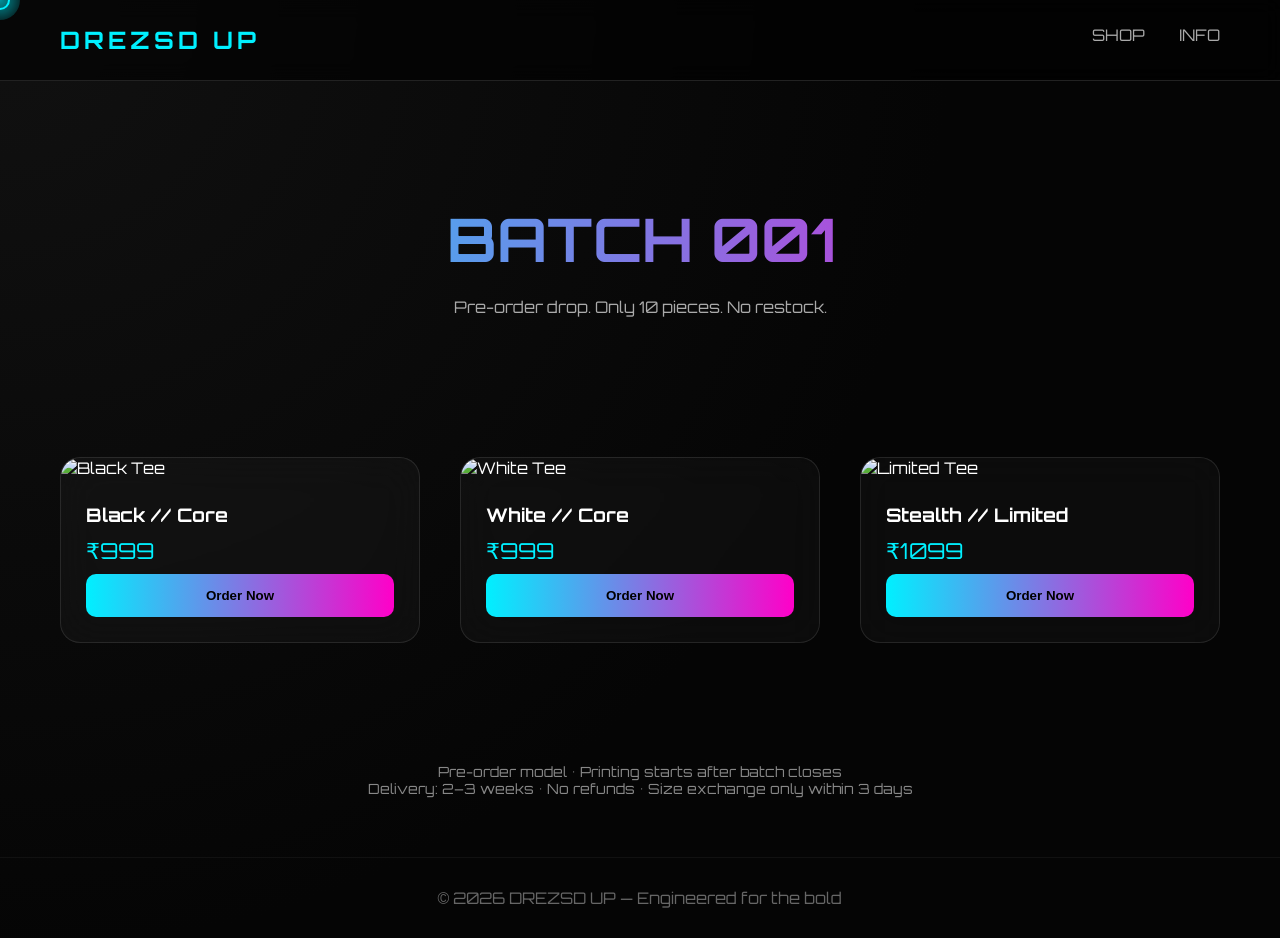
==== index.html @ ee039555 "index.html" ====
<!DOCTYPE html>
<html lang="en">
<head>
<meta charset="UTF-8">
<meta name="viewport" content="width=device-width, initial-scale=1.0">
<title>DREZSD UP | Batch 001</title>

<link href="https://fonts.googleapis.com/css2?family=Orbitron:wght@500;700&display=swap" rel="stylesheet">

<style>
:root{
  --bg:#050505;
  --accent:#00f0ff;
  --accent2:#ff00c8;
  --text:#ffffff;
}

*{margin:0;padding:0;box-sizing:border-box}

body{
  background:radial-gradient(circle at top left,#111 0%,#050505 60%);
  color:var(--text);
  font-family:'Orbitron',sans-serif;
  overflow-x:hidden;
  cursor:none;
}

/* Custom Cursor */
.cursor{
  width:20px;
  height:20px;
  border:2px solid var(--accent);
  border-radius:50%;
  position:fixed;
  pointer-events:none;
  transform:translate(-50%,-50%);
  transition:0.1s ease;
  z-index:9999;
}

.cursor-glow{
  width:40px;
  height:40px;
  background:radial-gradient(circle,var(--accent),transparent);
  position:fixed;
  border-radius:50%;
  pointer-events:none;
  transform:translate(-50%,-50%);
  z-index:9998;
  opacity:0.6;
}

header{
  display:flex;
  justify-content:space-between;
  padding:25px 60px;
  background:rgba(0,0,0,0.6);
  backdrop-filter:blur(10px);
  border-bottom:1px solid #222;
}

header h1{
  color:var(--accent);
  letter-spacing:4px;
  font-size:24px;
}

nav a{
  margin-left:30px;
  text-decoration:none;
  color:#aaa;
  transition:0.3s;
}

nav a:hover{
  color:var(--accent2);
}

.hero{
  text-align:center;
  padding:120px 20px 80px;
}

.hero h2{
  font-size:60px;
  background:linear-gradient(90deg,var(--accent),var(--accent2));
  -webkit-background-clip:text;
  -webkit-text-fill-color:transparent;
}

.hero p{
  margin-top:20px;
  color:#aaa;
}

.products{
  display:grid;
  grid-template-columns:repeat(auto-fit,minmax(300px,1fr));
  gap:40px;
  padding:60px;
}

.card{
  background:rgba(255,255,255,0.03);
  border:1px solid rgba(255,255,255,0.1);
  border-radius:20px;
  overflow:hidden;
  transition:0.4s;
  backdrop-filter:blur(20px);
}

.card:hover{
  transform:translateY(-15px) scale(1.02);
  box-shadow:0 0 30px var(--accent2);
}

.card img{
  width:100%;
  height:380px;
  object-fit:cover;
}

.card-content{
  padding:25px;
}

.price{
  color:var(--accent);
  font-size:22px;
  margin:10px 0;
}

button{
  width:100%;
  padding:14px;
  background:linear-gradient(90deg,var(--accent),var(--accent2));
  border:none;
  border-radius:10px;
  font-weight:bold;
  cursor:pointer;
  transition:0.3s;
}

button:hover{
  transform:scale(1.05);
  box-shadow:0 0 20px var(--accent);
}

footer{
  text-align:center;
  padding:30px;
  border-top:1px solid #111;
  color:#666;
}

</style>
</head>
<body>

<div class="cursor"></div>
<div class="cursor-glow"></div>

<header>
<h1>DREZSD UP</h1>
<nav>
<a href="#shop">SHOP</a>
<a href="#info">INFO</a>
</nav>
</header>

<section class="hero">
<h2>BATCH 001</h2>
<p>Pre-order drop. Only 10 pieces. No restock.</p>
</section>

<section id="shop" class="products">

<div class="card">
<img src="images/black-tee.jpg" alt="Black Tee">
<div class="card-content">
<h3>Black // Core</h3>
<div class="price">₹999</div>
<button onclick="orderNow(this)">Order Now</button>
</div>
</div>

<div class="card">
<img src="images/white-tee.jpg" alt="White Tee">
<div class="card-content">
<h3>White // Core</h3>
<div class="price">₹999</div>
<button onclick="orderNow(this)">Order Now</button>
</div>
</div>

<div class="card">
<img src="images/stealth-tee.jpg" alt="Limited Tee">
<div class="card-content">
<h3>Stealth // Limited</h3>
<div class="price">₹1099</div>
<button onclick="orderNow(this)">Order Now</button>
</div>
</div>

</section>

<section id="info" style="text-align:center;padding:60px 20px;color:#888;font-size:14px;">
Pre-order model • Printing starts after batch closes<br>
Delivery: 2–3 weeks • No refunds • Size exchange only within 3 days
</section>

<footer>
© 2026 DREZSD UP — Engineered for the bold
</footer>

<script>
const cursor=document.querySelector('.cursor');
const glow=document.querySelector('.cursor-glow');

document.addEventListener('mousemove',e=>{
  cursor.style.left=e.clientX+'px';
  cursor.style.top=e.clientY+'px';
  glow.style.left=e.clientX+'px';
  glow.style.top=e.clientY+'px';
});

function orderNow(button){
  const product = button.parentElement.querySelector('h3').innerText;
  const message = `Hi, I want to order the ${product}.%0ASize:%0AQuantity:`;
  window.location.href = `https://wa.me/91YOURNUMBERHERE?text=${message}`;
}
</script>

</body>
</html>
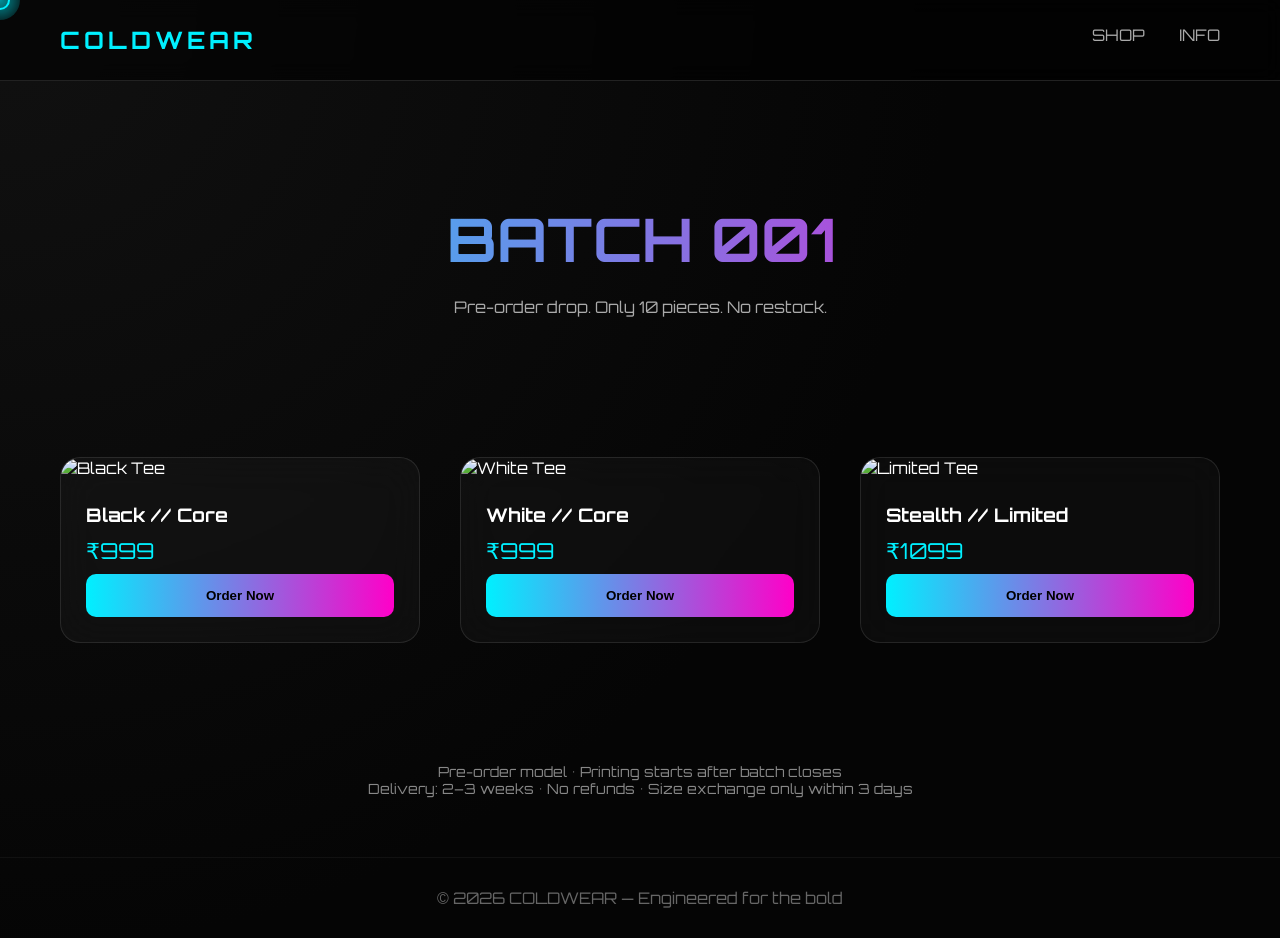
==== commit 598ca32c: "index.html" ====
--- a/index.html
+++ b/index.html
@@ -3,7 +3,7 @@
 <head>
 <meta charset="UTF-8">
 <meta name="viewport" content="width=device-width, initial-scale=1.0">
-<title>DREZSD UP | Batch 001</title>
+<title>COLDWEAR | Batch 001</title>
 
 <link href="https://fonts.googleapis.com/css2?family=Orbitron:wght@500;700&display=swap" rel="stylesheet">
 
@@ -161,10 +161,10 @@
 <div class="cursor-glow"></div>
 
 <header>
-<h1>DREZSD UP</h1>
+<h1>COLDWEAR</h1>
 <nav>
-<a href="#shop">SHOP</a>
-<a href="#info">INFO</a>
+<a href="#shop" onclick="scrollToSection('shop')">SHOP</a>
+<a href="#info" onclick="scrollToSection('info')">INFO</a>
 </nav>
 </header>
 
@@ -210,7 +210,7 @@
 </section>
 
 <footer>
-© 2026 DREZSD UP — Engineered for the bold
+© 2026 COLDWEAR — Engineered for the bold
 </footer>
 
 <script>
@@ -224,10 +224,22 @@
   glow.style.top=e.clientY+'px';
 });
 
+function scrollToSection(id){
+  const el = document.getElementById(id);
+  if(el){
+    el.scrollIntoView({behavior:'smooth'});
+  }
+}
+
 function orderNow(button){
   const product = button.parentElement.querySelector('h3').innerText;
   const message = `Hi, I want to order the ${product}.%0ASize:%0AQuantity:`;
-  window.location.href = `https://wa.me/91YOURNUMBERHERE?text=${message}`;
+  // Replace 919876543210 with your real WhatsApp number (country code + number, no + or spaces)
+  const phone = "919766872064";
+  const encoded = encodeURIComponent(`Hi, I want to order the ${product}.
+Size: 
+Quantity:`);
+  window.location.href = `https://wa.me/${phone}?text=${encoded}`;
 }
 </script>
 
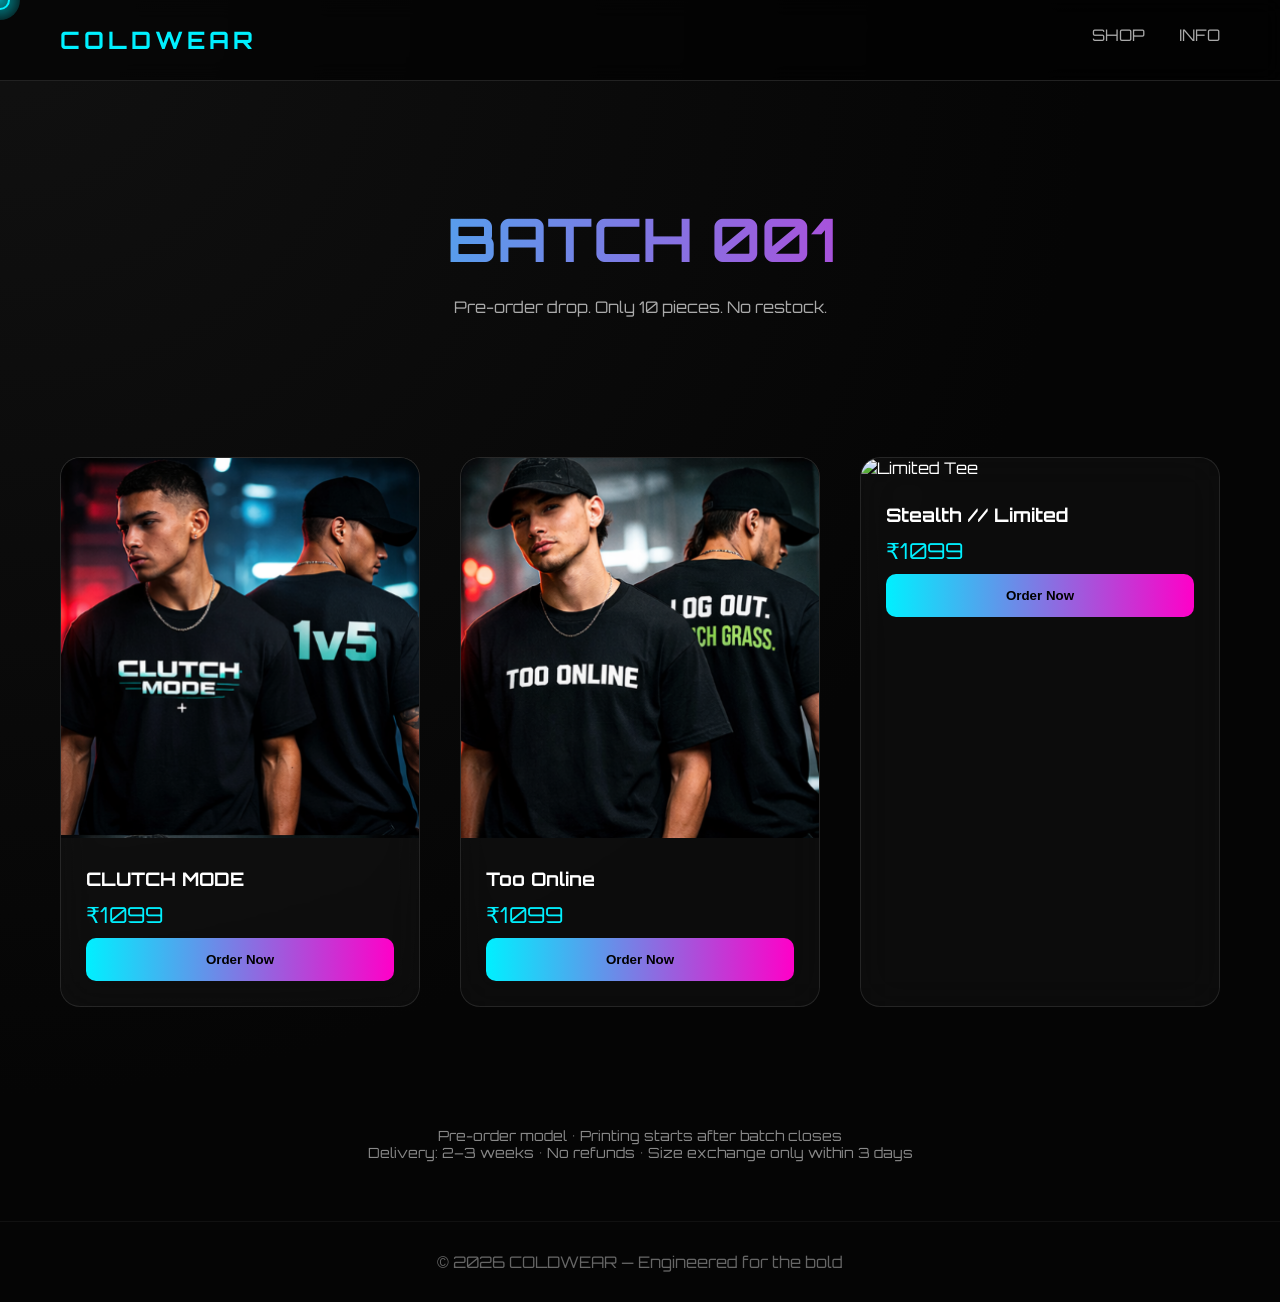
==== commit 7d105a9e: "index.html" ====
--- a/index.html
+++ b/index.html
@@ -176,20 +176,20 @@
 <section id="shop" class="products">
 
 <div class="card">
-<img src="images/black-tee.jpg" alt="Black Tee">
+<img src="images/clutchmode.png" alt="Clutch Mode Tee">
 <div class="card-content">
-<h3>Black // Core</h3>
-<div class="price">₹999</div>
-<button onclick="orderNow(this)">Order Now</button>
+<h3>CLUTCH MODE</h3>
+<div class="price">₹1099</div>
+<button onclick="orderNow(Clutch Mode Tee)">Order Now</button>
 </div>
 </div>
 
 <div class="card">
-<img src="images/white-tee.jpg" alt="White Tee">
+<img src="images/tooonline.png" alt="Too Online Tee">
 <div class="card-content">
-<h3>White // Core</h3>
-<div class="price">₹999</div>
-<button onclick="orderNow(this)">Order Now</button>
+<h3>Too Online</h3>
+<div class="price">₹1099</div>
+<button onclick="orderNow(Too Online Tee)">Order Now</button>
 </div>
 </div>
 
@@ -245,3 +245,4 @@
 
 </body>
 </html>
+
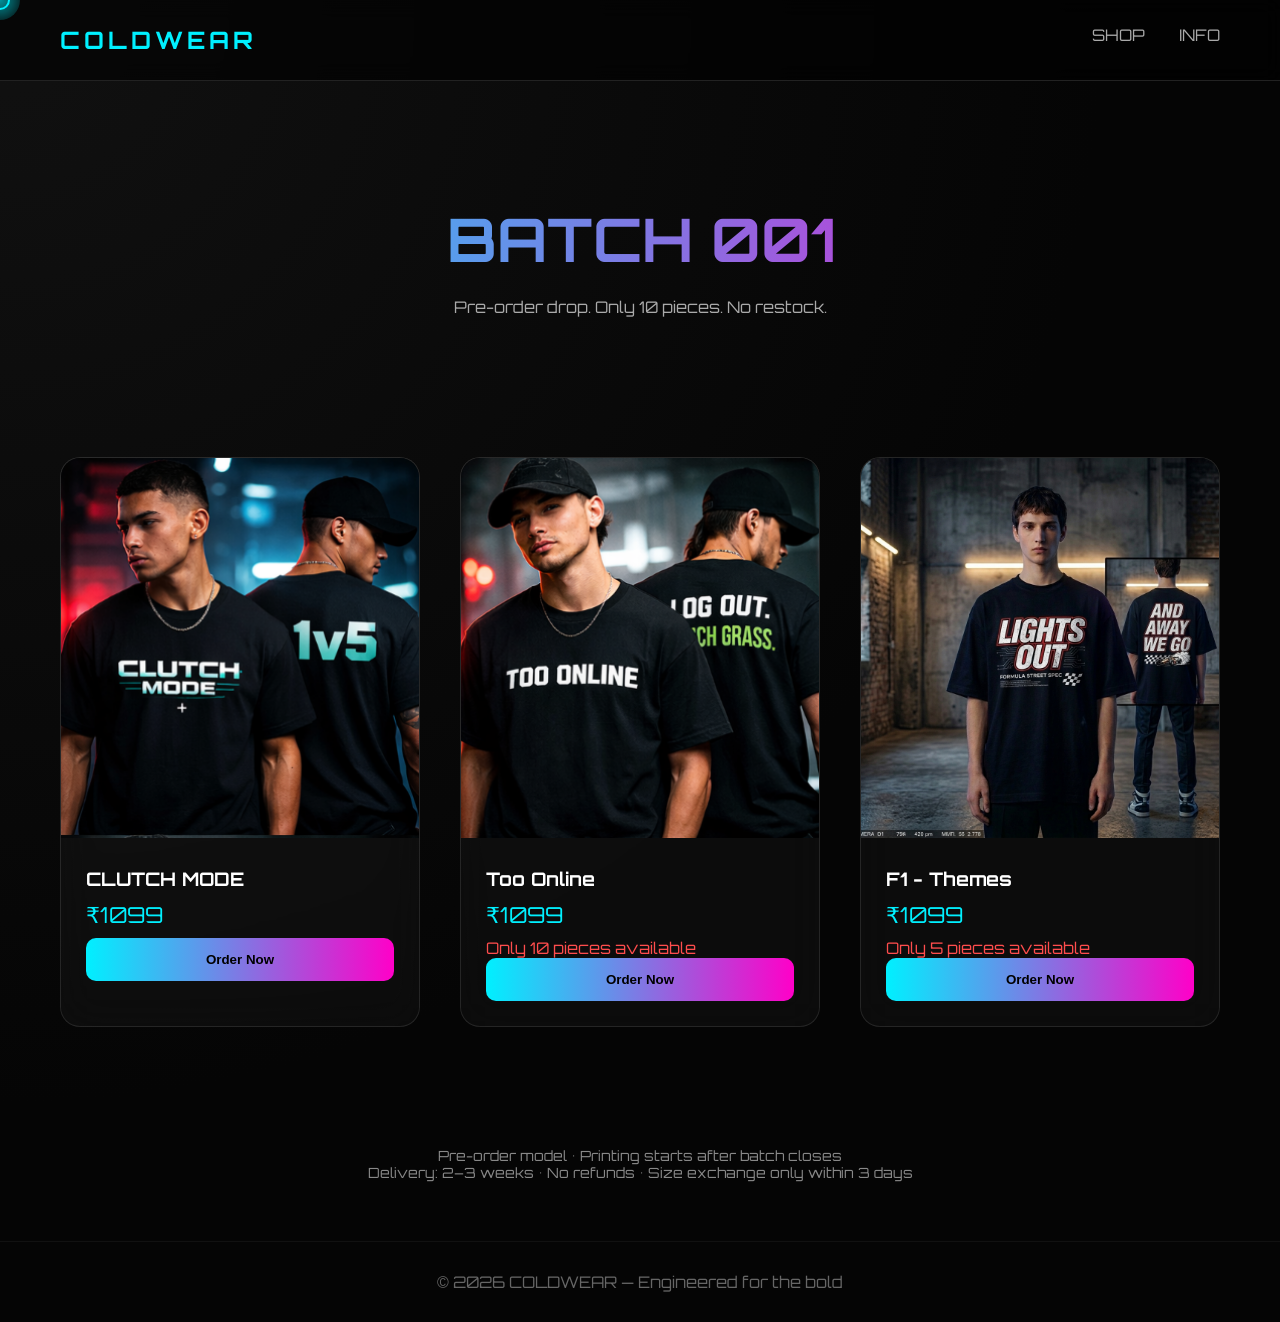
==== commit cc1da910: "index.html" ====
--- a/index.html
+++ b/index.html
@@ -189,15 +189,17 @@
 <div class="card-content">
 <h3>Too Online</h3>
 <div class="price">₹1099</div>
+<p style="color:#ff4d4d;">Only 10 pieces available</p>
 <button onclick="orderNow(Too Online Tee)">Order Now</button>
 </div>
 </div>
 
 <div class="card">
-<img src="images/stealth-tee.jpg" alt="Limited Tee">
+<img src="images/Gemini_Generated_Image_cdr1aocdr1aocdr1.png" alt="Limited Tee">
 <div class="card-content">
-<h3>Stealth // Limited</h3>
+<h3>F1 - Themes</h3>
 <div class="price">₹1099</div>
+<p style="color:#ff4d4d;">Only 5 pieces available</p>
 <button onclick="orderNow(this)">Order Now</button>
 </div>
 </div>
@@ -246,3 +248,4 @@
 </body>
 </html>
 
+
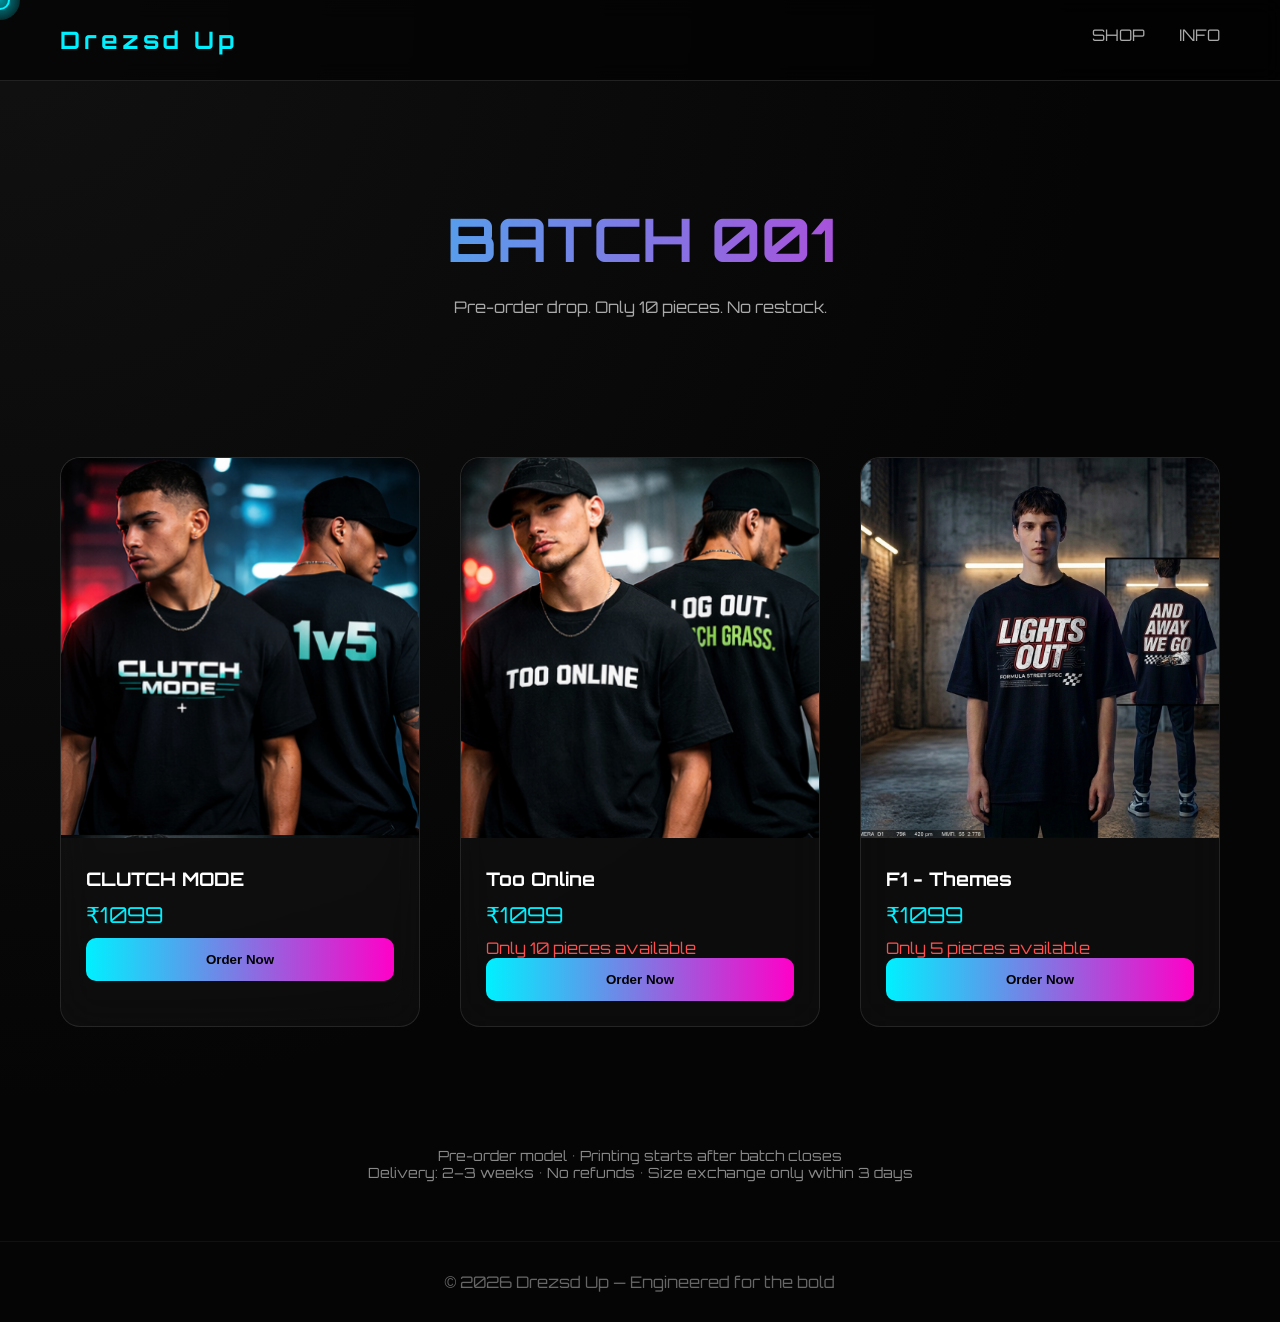
==== commit d1394448: "index.html" ====
--- a/index.html
+++ b/index.html
@@ -3,7 +3,7 @@
 <head>
 <meta charset="UTF-8">
 <meta name="viewport" content="width=device-width, initial-scale=1.0">
-<title>COLDWEAR | Batch 001</title>
+<title>Drezsd Up | Batch 001</title>
 
 <link href="https://fonts.googleapis.com/css2?family=Orbitron:wght@500;700&display=swap" rel="stylesheet">
 
@@ -161,7 +161,7 @@
 <div class="cursor-glow"></div>
 
 <header>
-<h1>COLDWEAR</h1>
+<h1>Drezsd Up</h1>
 <nav>
 <a href="#shop" onclick="scrollToSection('shop')">SHOP</a>
 <a href="#info" onclick="scrollToSection('info')">INFO</a>
@@ -212,7 +212,7 @@
 </section>
 
 <footer>
-© 2026 COLDWEAR — Engineered for the bold
+© 2026 Drezsd Up — Engineered for the bold
 </footer>
 
 <script>
@@ -249,3 +249,5 @@
 </html>
 
 
+
+
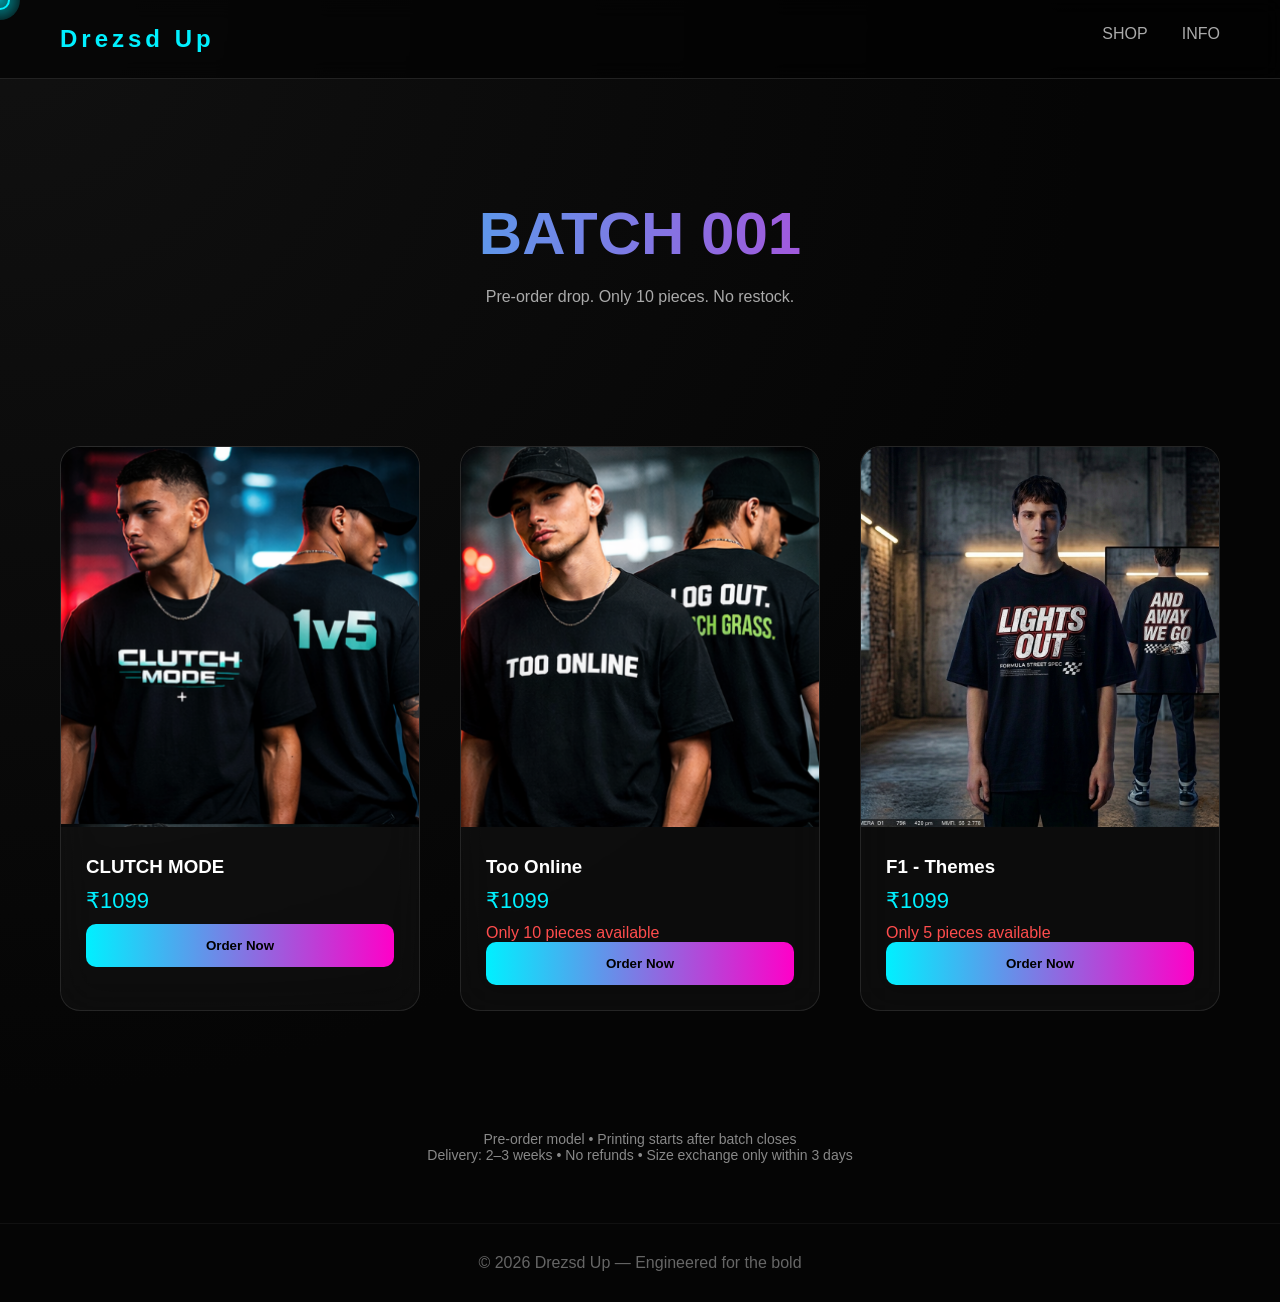
==== commit 52dbc515: "index.html" ====
--- a/index.html
+++ b/index.html
@@ -5,7 +5,7 @@
 <meta name="viewport" content="width=device-width, initial-scale=1.0">
 <title>Drezsd Up | Batch 001</title>
 
-<link href="https://fonts.googleapis.com/css2?family=Orbitron:wght@500;700&display=swap" rel="stylesheet">
+<link href="https://fonts.googleapis.com/css2?family=Montserrat:wght@300;400;600;800&display=swap" rel="stylesheet">
 
 <style>
 :root{
@@ -180,7 +180,7 @@
 <div class="card-content">
 <h3>CLUTCH MODE</h3>
 <div class="price">₹1099</div>
-<button onclick="orderNow(Clutch Mode Tee)">Order Now</button>
+<button onclick="orderNow(this)">Order Now</button>
 </div>
 </div>
 
@@ -190,7 +190,7 @@
 <h3>Too Online</h3>
 <div class="price">₹1099</div>
 <p style="color:#ff4d4d;">Only 10 pieces available</p>
-<button onclick="orderNow(Too Online Tee)">Order Now</button>
+<button onclick="orderNow(this)">Order Now</button>
 </div>
 </div>
 
